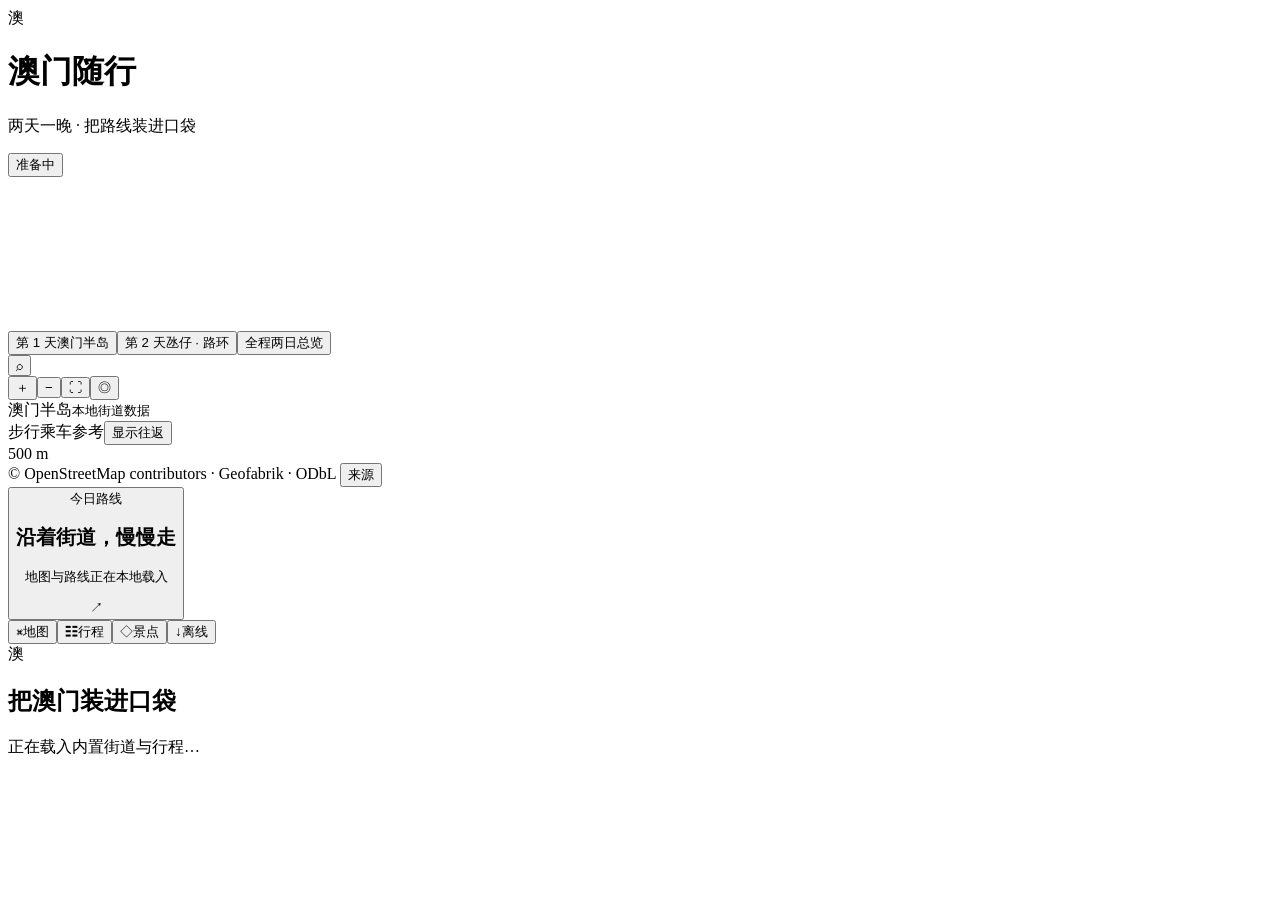
==== macau-mobile/index.html @ 8ebefbfe "Add mobile-first Macau offline travel app shell" ====
<!doctype html>
<html lang="zh-CN"><head><meta charset="utf-8"><meta name="viewport" content="width=device-width,initial-scale=1,viewport-fit=cover"><meta name="theme-color" content="#f7f8f5"><meta name="apple-mobile-web-app-capable" content="yes"><meta name="apple-mobile-web-app-status-bar-style" content="default"><meta name="apple-mobile-web-app-title" content="澳门随行"><meta name="description" content="澳门两天一晚。内置街道、沿路路线和拍照机位，可保存到手机离线使用。"><title>澳门随行 · 手机离线地图</title><link rel="manifest" href="./manifest.webmanifest"><link rel="apple-touch-icon" href="./icon-192.png"><link rel="icon" href="./icon.svg"><link rel="stylesheet" href="./style.css"></head>
<body>
<header class="top"><div class="brand"><span class="brand-mark">澳</span><div><h1>澳门随行</h1><p>两天一晚 · 把路线装进口袋</p></div></div><button id="offlineStatus" class="status" title="查看离线准备状态"><i></i><span>准备中</span></button></header>
<main>
<section id="mapPage" class="page map-page"><div id="map" aria-label="澳门街道地图，可单指拖动、双指缩放"><canvas id="base"></canvas><canvas id="route"></canvas><div id="markers"></div></div>
<div class="map-toolbar"><div class="days" role="tablist" aria-label="选择行程"><button data-day="1" role="tab" aria-selected="true">第 1 天<span>澳门半岛</span></button><button data-day="2" role="tab" aria-selected="false">第 2 天<span>氹仔 · 路环</span></button><button data-day="all" role="tab" aria-selected="false">全程<span>两日总览</span></button></div><button class="small-btn" id="searchOpen" aria-label="搜索景点">⌕</button></div>
<div class="map-controls"><button id="zoomIn" aria-label="放大">＋</button><button id="zoomOut" aria-label="缩小">−</button><button id="fit" aria-label="显示整天行程">⛶</button><button id="gps" aria-label="定位我的位置">◎</button></div>
<div class="map-caption"><span id="areaCaption">澳门半岛</span><small>本地街道数据</small></div>
<div class="map-bottom"><div class="legend"><span><i></i>步行</span><span><i class="dash"></i>乘车参考</span><button id="returnToggle" aria-pressed="false">显示往返</button></div><div id="scale">500 m</div></div>
<div class="map-credit">© OpenStreetMap contributors · Geofabrik · ODbL <button id="sourcesOpen">来源</button></div>
<div id="peek" class="peek"><button id="peekOpen" class="peek-main"><div><span class="peek-eyebrow">今日路线</span><h2 id="peekTitle">沿着街道，慢慢走</h2><p id="peekText">地图与路线正在本地载入</p></div><span class="peek-arrow">↗</span></button><div id="miniRoute" class="mini-route"></div></div>
</section>
<section id="planPage" class="page scroll-page" hidden><div class="section-intro"><p class="muted">路线 / 行程</p><h2 id="planTitle">澳门半岛，老城到海边</h2><p id="planSummary"></p></div><div class="plan-days"><button data-day="1">第 1 天</button><button data-day="2">第 2 天</button></div><div id="nightControls" class="night-controls" hidden><button data-plan="direct">少折返优先</button><button data-plan="night">酒店区夜景收尾</button></div><p class="fine" id="planCaution">时间为规划估算，不包含排队和通关；过关与返程请自行留足余量。</p><div id="planList"></div></section>
<section id="spotsPage" class="page scroll-page" hidden><div class="section-intro"><p class="muted">收藏 / 拍照</p><h2>每一站，都有值得看的</h2></div><label class="search"><span>⌕</span><input id="search" type="search" placeholder="搜索景点、街道、机位" autocomplete="off"></label><div class="filters"><button data-filter="all" class="active">全部地点</button><button data-filter="camera">拍照机位</button><button data-filter="done">已打卡</button></div><div id="spotsList"></div></section>
<section id="offlinePage" class="page scroll-page" hidden><div class="section-intro"><p class="muted">手机 / 离线</p><h2>没有信号，也不丢路线</h2><p>地图、路线和景点小图已随应用打包。下载到手机后，不再调用外部地图服务。</p></div><div class="offline-card"><span class="offline-symbol">↓</span><h3 id="offlineTitle">正在检查本机存储</h3><p id="offlineMessage">先保持网络连接，让应用完成首次保存。</p><progress id="offlineProgress" max="100" value="0"></progress><button class="primary" id="cacheBtn">保存 / 检查离线内容</button><p id="cacheDetail" class="fine"></p></div><h3>iPhone 使用方法</h3><div class="howto"><p><b>1</b><span>用 <strong>Safari</strong> 打开本页，不是在聊天附件或“文件”中预览 HTML。</span></p><p><b>2</b><span>点 Safari 分享按钮，选择<strong>添加到主屏幕</strong>，开启“作为网页 App 打开”。</span></p><p><b>3</b><span><strong>从主屏幕打开一次</strong>，等这里显示“离线已就绪”。然后开启飞行模式，关闭应用再重新打开验证。</span></p></div><p class="fine">Android：使用 Chrome，菜单中选择“安装应用”或“添加到主屏幕”。首次准备仍需联网；清理网站数据后需重新保存。</p><div class="settings"><button id="exportNotes">导出打卡与笔记<span>↗</span></button><button id="importNotes">导入备份<span>↗</span></button><button id="helpOpen">地图来源与使用边界<span>↗</span></button></div><p class="fine">不上传你的位置或笔记。GPS 仅在点击定位且获授权后读取一次。路线不是实时导航，乘车线不等于公交线。</p></section>
</main>
<nav class="bottom-nav" aria-label="主导航"><button data-page="map" class="active"><span>⌘</span>地图</button><button data-page="plan"><span>☷</span>行程</button><button data-page="spots"><span>◇</span>景点</button><button data-page="offline"><span>↓</span>离线</button></nav>
<div id="sheetBackdrop" class="sheet-backdrop" hidden></div><section id="sheet" class="sheet" role="dialog" aria-modal="true" aria-labelledby="sheetTitle" hidden><div class="sheet-head"><span class="handle"></span><button id="sheetClose" aria-label="关闭详情">×</button></div><div id="sheetContent" class="sheet-content"></div><div id="sheetFooter" class="sheet-footer"></div></section>
<div id="toast" role="status" class="toast"></div><div id="loading" class="loading"><span class="brand-mark">澳</span><h2>把澳门装进口袋</h2><p id="loadingText">正在载入内置街道与行程…</p><button id="loadRetry" hidden>重新加载</button></div><noscript><p style="position:fixed;inset:0;background:white;z-index:999;padding:30px">当前查看器未运行网页脚本。请用 Safari 打开应用网址，不要预览 HTML 附件。</p></noscript><script src="./app.js" defer></script></body></html>
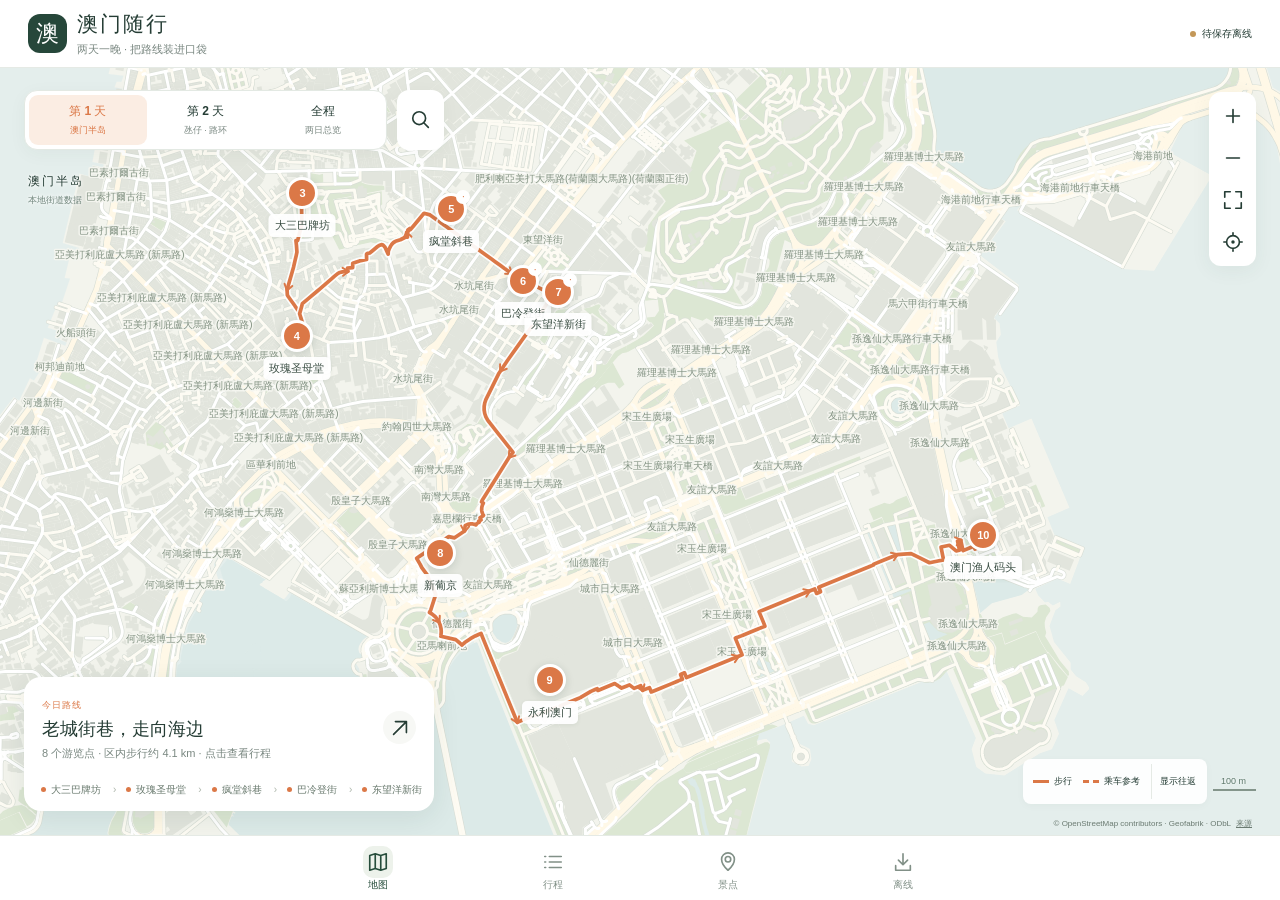
==== commit 716812f4: "Bundle verified Macau offline mobile app [skip ci]" ====
--- a/macau-mobile/index.html
+++ b/macau-mobile/index.html
@@ -1,5 +1,5 @@
 <!doctype html>
-<html lang="zh-CN"><head><meta charset="utf-8"><meta name="viewport" content="width=device-width,initial-scale=1,viewport-fit=cover"><meta name="theme-color" content="#f7f8f5"><meta name="apple-mobile-web-app-capable" content="yes"><meta name="apple-mobile-web-app-status-bar-style" content="default"><meta name="apple-mobile-web-app-title" content="澳门随行"><meta name="description" content="澳门两天一晚。内置街道、沿路路线和拍照机位，可保存到手机离线使用。"><title>澳门随行 · 手机离线地图</title><link rel="manifest" href="./manifest.webmanifest"><link rel="apple-touch-icon" href="./icon-192.png"><link rel="icon" href="./icon.svg"><link rel="stylesheet" href="./style.css"></head>
+<html lang="zh-CN"><head><meta charset="utf-8"><meta name="viewport" content="width=device-width,initial-scale=1,viewport-fit=cover"><meta name="theme-color" content="#f7f8f5"><meta name="apple-mobile-web-app-capable" content="yes"><meta name="apple-mobile-web-app-status-bar-style" content="default"><meta name="apple-mobile-web-app-title" content="澳门随行"><meta name="description" content="澳门两天一晚。内置街道、沿路路线和拍照机位，可保存到手机离线使用。"><title>澳门随行 · 手机离线地图</title><link rel="manifest" href="./manifest.json"><link rel="apple-touch-icon" href="./icon-192.png"><link rel="icon" href="./icon.svg"><link rel="stylesheet" href="./style.css"></head>
 <body>
 <header class="top"><div class="brand"><span class="brand-mark">澳</span><div><h1>澳门随行</h1><p>两天一晚 · 把路线装进口袋</p></div></div><button id="offlineStatus" class="status" title="查看离线准备状态"><i></i><span>准备中</span></button></header>
 <main>
--- a/macau-mobile/style.css
+++ b/macau-mobile/style.css
@@ -0,0 +1 @@
+:root{--ink:#253d35;--muted:#798780;--line:#e5eae5;--paper:#f7f8f5;--accent:#db7847;--soft:#fbede3;--blue:#526fc0;--safe:env(safe-area-inset-bottom,0px);--top:calc(68px + env(safe-area-inset-top,0px));--nav:calc(65px + var(--safe));font-family:-apple-system,BlinkMacSystemFont,'Segoe UI','PingFang SC','Microsoft YaHei',sans-serif;color:var(--ink);font-synthesis:none}*{box-sizing:border-box}html,body{margin:0;height:100%;height:100dvh;overflow:hidden;background:var(--paper)}button,input,textarea{font:inherit}button{color:inherit;cursor:pointer;border:0;background:none;-webkit-tap-highlight-color:transparent;touch-action:manipulation}a{color:var(--accent)}button:focus-visible,a:focus-visible,input:focus-visible,textarea:focus-visible{outline:3px solid #a5bfae;outline-offset:3px}button:disabled{opacity:.5;cursor:wait}[hidden]{display:none!important}svg.ui-icon{width:22px;height:22px;fill:none;stroke:currentColor;stroke-width:1.8;stroke-linecap:round;stroke-linejoin:round;pointer-events:none}.top{height:var(--top);padding:env(safe-area-inset-top,0px) 18px 0;display:flex;align-items:center;justify-content:space-between;background:#fff;border-bottom:1px solid var(--line);position:relative;z-index:30}.brand{display:flex;gap:10px;align-items:center}.brand-mark{width:39px;height:39px;display:grid;place-items:center;background:#26473a;border-radius:12px;color:#fff;font-size:23px;font-family:serif;flex-shrink:0}.brand h1{font-size:19px;margin:0;letter-spacing:2px}.brand p{font-size:10px;color:var(--muted);margin:4px 0 0}.status{font-size:10px;display:flex;align-items:center;gap:6px;min-height:44px;padding:8px 0 8px 10px;white-space:nowrap}.status i{width:6px;height:6px;border-radius:50%;background:#c39758}.status.ready i{background:#527d59}main{position:absolute;top:var(--top);bottom:var(--nav);left:0;right:0}.page{height:100%;width:100%;position:relative}.map-page{overflow:hidden}.map-page #map{position:absolute;inset:0;touch-action:none;background:#e4eeec;user-select:none;-webkit-user-select:none;cursor:grab}#map canvas,#markers{position:absolute;inset:0;width:100%;height:100%;pointer-events:none}#markers{overflow:hidden}.marker{position:absolute;transform:translate(-50%,-50%);pointer-events:auto;display:grid;place-items:center;min-width:44px;min-height:44px;padding:6px;z-index:2;touch-action:none}.marker b{border:3px solid white;box-shadow:0 2px 8px #19362825;border-radius:50%;width:32px;height:32px;display:grid;place-items:center;font-size:11px;background:var(--accent);color:white}.marker.blue b{background:var(--blue)}.marker.gray b{background:#748077}.marker.done b{background:#578168}.marker.selected{z-index:8}.marker.selected b{box-shadow:0 0 0 5px #ffffff90,0 4px 13px #19362835}.marker small{position:absolute;top:43px;left:50%;transform:translateX(-50%);white-space:nowrap;background:#ffffffed;padding:4px 6px;border-radius:5px;font-size:10px;box-shadow:0 1px 4px #183d2210;color:#394d42;max-width:135px;text-overflow:ellipsis;overflow:hidden;pointer-events:none}.marker .camera-dot{position:absolute;right:3px;top:3px;background:#fff;border-radius:50%;width:14px;height:14px;display:grid;place-items:center;color:var(--accent);font-size:10px}.map-toolbar{position:absolute;left:14px;right:14px;top:14px;display:flex;gap:10px;pointer-events:none}.days{display:flex;flex:1;background:#fff;padding:4px;border:1px solid #e3e9e3;border-radius:13px;box-shadow:0 4px 18px #2848380b;pointer-events:auto}.days button{flex:1;font-size:12px;font-weight:650;padding:8px 7px;border-radius:9px;min-height:49px;white-space:nowrap}.days button span{display:block;font-size:9px;color:var(--muted);margin-top:4px;font-weight:400}.days button[aria-selected=true]{background:var(--soft);color:var(--accent)}.days button[aria-selected=true] span{color:var(--accent)}.small-btn{width:47px;background:white;border-radius:12px;font-size:27px;box-shadow:0 4px 18px #2848380b;pointer-events:auto;display:grid;place-items:center}.map-controls{position:absolute;right:14px;top:88px;background:white;box-shadow:0 4px 20px #28483810;border-radius:12px;padding:3px}.map-controls button{width:41px;height:42px;display:grid;place-items:center;font-size:22px;border-radius:8px}.map-controls button:active{background:#eef2ed}.map-caption{position:absolute;left:17px;top:91px;pointer-events:none;text-shadow:0 1px 4px white,0 -1px 4px white}.map-caption span{font-size:12px;font-weight:650;letter-spacing:2px;display:block}.map-caption small{font-size:9px;color:#70857b;display:block;margin-top:4px}.map-bottom{position:absolute;bottom:158px;left:14px;right:14px;display:flex;justify-content:space-between;gap:6px;align-items:center}.legend{display:flex;align-items:center;gap:11px;background:#fffffff0;padding:5px 10px;border-radius:8px;box-shadow:0 2px 8px #19372108;font-size:9px;min-height:35px}.legend>span{display:flex;gap:5px;align-items:center;white-space:nowrap}.legend i{display:block;width:16px;border-top:3px solid var(--accent)}.legend i.dash{border-top-style:dashed}.legend button{font-size:9px;padding:7px 1px 7px 8px;min-height:35px;border-left:1px solid var(--line)}.legend button[aria-pressed=true]{color:var(--accent)}#scale{font-size:9px;white-space:nowrap;border-bottom:2px solid #84958b;padding:3px 8px;color:#5d786b;text-shadow:0 0 3px white}.map-credit{position:absolute;bottom:143px;left:0;right:0;font-size:8px;color:#6a7a71;text-align:center;line-height:15px;background:#ffffff80}.map-credit button{font-size:8px;text-decoration:underline;padding:0 3px}.peek{position:absolute;bottom:10px;left:12px;right:12px;background:#fff;border-radius:17px;box-shadow:0 6px 28px #183c2817;overflow:hidden;height:123px}.peek-main{display:flex;width:100%;align-items:center;justify-content:space-between;text-align:left;padding:14px 16px 8px;gap:8px}.peek-eyebrow{font-size:9px;letter-spacing:1px;color:var(--accent)}.peek h2{font-size:16px;margin:5px 0 4px;font-weight:700}.peek p{font-size:10px;color:var(--muted);margin:0;line-height:1.5}.peek-arrow{width:33px;height:33px;border-radius:50%;display:grid;place-items:center;background:var(--paper);font-size:21px;flex-shrink:0}.mini-route{display:flex;overflow-x:auto;gap:0;padding:0 12px 5px;scrollbar-width:none}.mini-route button{font-size:10px;white-space:nowrap;min-height:32px;display:flex;align-items:center;gap:5px;padding:3px 5px;color:#67786c}.mini-route button:not(:last-child):after{content:'›';padding-left:7px;color:#adb6ab}.mini-route i{width:5px;height:5px;background:var(--accent);border-radius:50%}.bottom-nav{position:fixed;bottom:0;left:0;right:0;height:var(--nav);padding:5px 14px var(--safe);display:flex;justify-content:space-around;background:#fff;border-top:1px solid var(--line);z-index:40}.bottom-nav button{flex:1;display:flex;align-items:center;justify-content:center;flex-direction:column;font-size:10px;gap:4px;min-height:53px;color:#819087}.bottom-nav button>span{font-size:22px;line-height:23px;height:24px;display:grid;place-items:center}.bottom-nav button.active{color:#264d3b;font-weight:650}.bottom-nav button.active>span{background:#edf2eb;box-shadow:0 0 0 4px #edf2eb;border-radius:6px}.scroll-page{padding:0 20px 25px;overflow-y:auto;overscroll-behavior:contain;-webkit-overflow-scrolling:touch}.section-intro{padding:24px 0 14px}.section-intro h2{font-size:24px;letter-spacing:-.3px;line-height:1.5;margin:8px 0 10px}.section-intro>p{font-size:12px;line-height:1.9;margin:0;color:var(--muted)}.section-intro .muted{font-size:10px;letter-spacing:2px;color:var(--accent)}.plan-days,.night-controls,.filters{display:flex;gap:7px;margin:6px 0 13px}.plan-days button,.night-controls button,.filters button{min-height:41px;border:1px solid #dfe6df;border-radius:9px;padding:8px 14px;font-size:12px;background:#fff}.plan-days button{flex:1}.plan-days button.active,.night-controls button.active,.filters button.active{color:var(--accent);border-color:var(--soft);background:var(--soft);font-weight:650}.night-controls button{font-size:11px;flex:1}.fine{font-size:10px!important;line-height:1.85!important;color:#89938b!important}.stop-row{display:flex;align-items:center;gap:12px;width:100%;padding:12px 0;text-align:left}.number{width:24px;height:24px;border:1px solid #d9e1d9;border-radius:50%;display:grid;place-items:center;font-size:10px;flex-shrink:0;background:white}.stop-row.completed .number{color:white;background:#5c8264;border-color:#5c8264}.thumb{width:54px;height:54px;border-radius:11px;object-fit:cover;background:#e6ece4;flex-shrink:0}.stop-copy{flex:1;min-width:0}.stop-copy h3{font-size:14px;font-weight:650;margin:0 0 5px;line-height:1.5}.stop-copy p{font-size:10px;color:var(--muted);margin:0;line-height:1.6}.chevron{color:#a2aca3;font-size:22px}.leg{border-left:1px dashed #d0dacd;margin-left:12px;padding:7px 0 7px 23px;font-size:10px;color:#8c998d;width:calc(100% - 12px);display:block;text-align:left;min-height:34px}.search{display:flex;align-items:center;gap:12px;background:#fff;border:1px solid var(--line);border-radius:11px;padding:10px 13px;min-height:48px}.search span{font-size:25px;color:#89978d}.search input{font-size:16px;width:100%;min-width:0;border:0;background:none;outline:none}.filters{margin:15px 0}.filters button{padding:8px 11px;font-size:11px}.spot-card{background:white;border:1px solid var(--line);border-radius:13px;margin:10px 0;padding:3px 13px}.spot-card .number{display:none}.empty{text-align:center;color:var(--muted);padding:40px 10px;font-size:13px}.offline-card{background:#fff;border:1px solid var(--line);padding:22px;border-radius:17px;margin:5px 0 24px;text-align:center}.offline-symbol{width:48px;height:48px;background:#edf3e9;color:#3b6949;border-radius:15px;display:inline-grid;place-items:center;font-size:30px}.offline-card h3{font-size:18px;margin:14px 0 9px}.offline-card p{font-size:12px;line-height:1.9;color:var(--muted);margin:8px 0}.primary{background:#294e3e;color:white;min-height:46px;border-radius:10px;padding:12px 20px;font-size:13px;width:100%;font-weight:550}.offline-card progress{width:100%;height:5px;accent-color:#5c865d;margin:10px 0 16px}.howto p{display:flex;gap:12px;line-height:1.9;font-size:12px;color:#6e7f72}.howto b{display:inline-grid;place-items:center;width:25px;height:25px;flex-shrink:0;background:#eaf0e6;border-radius:8px;color:#537257;font-weight:500}.scroll-page>h3{font-size:15px;margin:23px 0 14px}.settings{border-top:1px solid var(--line);margin:20px 0}.settings button{display:flex;justify-content:space-between;width:100%;padding:17px 2px;min-height:50px;font-size:12px;border-bottom:1px solid var(--line)}.sheet-backdrop{position:fixed;inset:0;background:#1932254f;z-index:90;backdrop-filter:blur(2px)}.sheet{position:fixed;bottom:0;left:0;right:0;max-height:85dvh;background:#fff;border-radius:24px 24px 0 0;z-index:100;display:flex;flex-direction:column;padding-bottom:var(--safe);box-shadow:0 -15px 65px #152e2126;animation:appear .18s ease-out}.sheet-head{height:42px;display:flex;align-items:center;justify-content:center;flex-shrink:0;position:relative;touch-action:pan-y}.handle{height:4px;width:36px;background:#dde4dc;border-radius:5px}.sheet-head>button{position:absolute;right:9px;top:2px;font-size:28px;min-height:40px;min-width:44px;color:#7c8c7f}.sheet-content{overflow-y:auto;overscroll-behavior:contain;padding:0 23px 22px;min-height:0;-webkit-overflow-scrolling:touch}.sheet-hero{display:flex;gap:16px;align-items:center;margin:4px 0 18px}.sheet-hero img{width:85px;height:85px;object-fit:cover;border-radius:15px;background:#e7ece5}.sheet-hero h2{font-size:21px;line-height:1.4;margin:6px 0 7px}.sheet-hero p{font-size:10px;color:var(--muted);line-height:1.7;margin:0}.tag{font-size:10px;color:var(--accent);letter-spacing:1px}.sheet-content>h2{font-size:22px;line-height:1.5}.sheet-content>h3{font-size:14px;margin:20px 0 11px}.sheet-content>p{font-size:12px;line-height:1.9;color:#748477}.shot{border-left:2px solid var(--soft);padding-left:12px;margin:17px 0}.shot h4{font-size:13px;margin:0 0 5px;font-weight:650;line-height:1.6}.shot h4 span{font-size:10px;color:var(--accent);margin-right:6px}.shot p{font-size:11px;line-height:1.9;color:var(--muted);margin:0}.warning{background:#fff6e9;border-radius:9px;padding:10px 12px;font-size:11px;color:#987748;line-height:1.9;margin:12px 0}.notes{width:100%;font-size:16px;min-height:78px;border:1px solid var(--line);border-radius:9px;background:#f8faf6;padding:10px;resize:vertical;line-height:1.65}.sheet-footer{display:flex;gap:9px;border-top:1px solid var(--line);padding:12px 20px;flex-shrink:0}.sheet-footer button{min-height:46px;border-radius:10px;padding:10px 15px;font-size:12px;background:#eef3eb}.sheet-footer button:first-child{flex:1;background:var(--accent);color:white}.sheet-links{display:flex;gap:7px;flex-wrap:wrap;margin:13px 0}.sheet-links a,.sheet-links button{font-size:11px;line-height:1.6;border:1px solid var(--line);border-radius:8px;padding:11px 12px;text-decoration:none;min-height:43px}.toast{position:fixed;bottom:calc(var(--nav) + 16px);left:50%;transform:translateX(-50%);background:#254330ed;color:#fff;padding:12px 17px;border-radius:10px;font-size:12px;line-height:1.8;z-index:200;max-width:calc(100% - 32px);width:max-content;pointer-events:none;opacity:0;transition:opacity .18s}.toast.show{opacity:1}.loading{position:fixed;inset:0;background:#f7f8f5;z-index:150;display:flex;flex-direction:column;align-items:center;justify-content:center;padding:30px;text-align:center}.loading .brand-mark{width:64px;height:64px;font-size:35px;border-radius:20px}.loading h2{font-size:22px;margin:23px 0 10px}.loading p{font-size:12px;line-height:1.9;color:var(--muted)}.loading button{padding:13px 24px;background:#294e3e;color:white;border-radius:10px;font-size:13px}.gps-pin{position:absolute;width:16px;height:16px;border-radius:50%;background:#4d7cd2;border:3px solid white;box-shadow:0 0 0 10px #4d7cd22b;transform:translate(-50%,-50%)}@keyframes appear{from{transform:translateY(22px);opacity:0}to{transform:none;opacity:1}}@media(min-width:780px){.top{padding-left:28px;padding-right:28px}.brand h1{font-size:21px}.brand p{font-size:11px}.map-toolbar{max-width:420px;left:24px;top:22px}.map-caption{left:28px;top:105px}.map-controls{right:24px;top:24px}.peek{width:410px;left:24px;bottom:24px;height:134px}.map-bottom{left:auto;right:24px;bottom:31px}.map-credit{bottom:4px;background:none;left:auto;right:25px}.peek-main{padding:17px 18px 12px}.peek h2{font-size:18px}.peek p{font-size:11px}.bottom-nav{justify-content:center;gap:35px}.bottom-nav button{max-width:140px}.scroll-page{max-width:740px;margin:auto;padding:0 25px 35px}.sheet{width:420px;left:auto;right:24px;bottom:calc(var(--nav) + 18px);border-radius:20px;max-height:calc(100dvh - var(--top) - var(--nav) - 40px);padding-bottom:0}.sheet-backdrop{background:#19322515;backdrop-filter:none}.marker small{font-size:11px}}@media(max-width:360px){.top{padding-left:12px;padding-right:12px}.brand h1{font-size:17px}.brand p{font-size:9px}.status{font-size:9px}.map-toolbar{left:10px;right:10px;gap:7px}.days button{padding:7px 4px}.map-bottom{left:10px;right:10px}.legend{gap:7px;padding:4px 7px}.peek h2{font-size:15px}.scroll-page{padding-left:16px;padding-right:16px}}@media(prefers-reduced-motion:reduce){*{animation:none!important;transition:none!important}}
